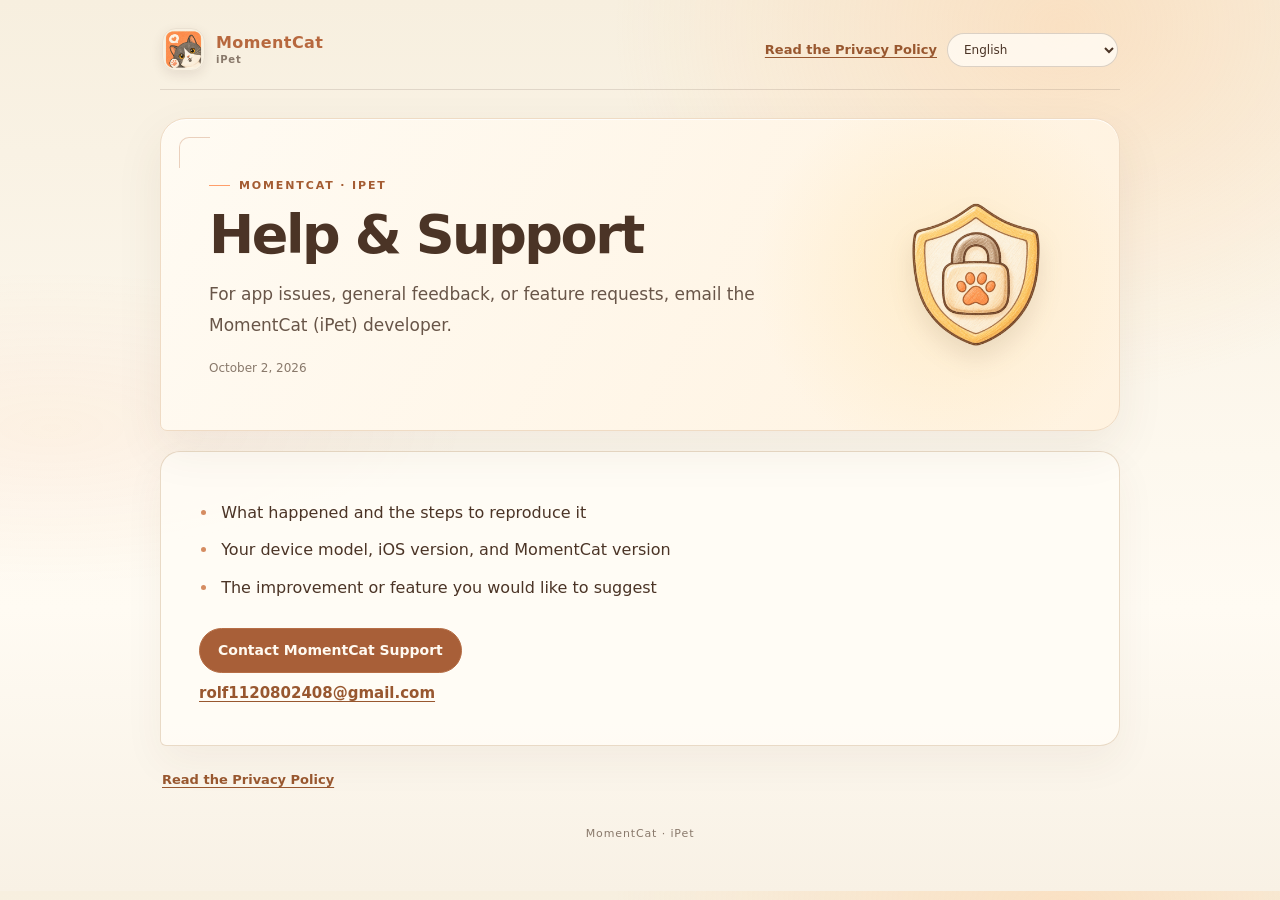
==== support/index.html @ a979628c "Add localized support page" ====
<!doctype html>
<html lang="zh-Hans">
<head>
  <meta charset="utf-8">
  <meta name="viewport" content="width=device-width, initial-scale=1">
  <meta name="description" content="喵刻 iPet 帮助与支持。">
  <meta name="theme-color" content="#f7efdf">
  <title>帮助与支持 · 喵刻 iPet</title>
  <link rel="stylesheet" href="../styles.css">
  <script type="module" src="../site.js"></script>
</head>
<body data-page="support" data-locales-url="../locales.json">
  <main class="page-shell">
    <header class="masthead">
      <a class="brand" href="../" aria-label="MomentCat iPet">
        <img class="brand-mark" src="../assets/momentcat-app-icon.png" alt="">
        <span class="brand-name"><span lang="en">MomentCat</span><small>iPet</small></span>
      </a>
      <div class="page-controls">
        <a id="related-link" class="related-link" href="../">隐私政策</a>
        <label class="sr-only" for="language-picker">Language / 语言</label>
        <select id="language-picker" aria-label="Language / 语言">
          <option value="zh-Hans">简体中文</option>
          <option value="en">English</option>
        </select>
      </div>
    </header>

    <section class="intro-card support-intro-card">
      <div class="intro-copy">
        <p class="eyebrow">MomentCat · iPet</p>
        <h1 id="page-title">帮助与支持</h1>
        <p id="page-intro">如果你遇到应用问题、想提供反馈或提出功能建议，请给喵刻（iPet）开发者发送邮件。</p>
        <time class="updated" id="updated-date" datetime="2026-10-02">2026年10月2日</time>
      </div>
      <img class="hero-art" src="../assets/privacy-shield.png" alt="" aria-hidden="true">
    </section>

    <div id="page-content" class="page-content">
      <section class="content-card support-copy">
        <ul class="support-details">
          <li>遇到的问题及复现步骤</li>
          <li>设备型号、iOS 版本和喵刻版本</li>
          <li>你希望改进的内容或建议</li>
        </ul>
        <div class="support-contact">
          <a class="support-button" href="mailto:rolf1120802408@gmail.com?subject=MomentCat%20iPet%20Support">联系喵刻支持</a>
          <a class="contact-email support-address" href="mailto:rolf1120802408@gmail.com">rolf1120802408@gmail.com</a>
        </div>
      </section>
      <a class="privacy-link" href="../">查看隐私政策</a>
    </div>

    <footer>MomentCat · iPet</footer>
  </main>
</body>
</html>
---- styles.css ----
:root {
  color-scheme: light;
  --paper: #f7efdf;
  --paper-light: #fffbf3;
  --paper-warm: #fff2df;
  --ink: #4b3426;
  --muted: #89796b;
  --line: #e8d8c4;
  --peach: #ff9e6a;
  --caramel: #c98d67;
  font-family: -apple-system, BlinkMacSystemFont, "PingFang SC", "Hiragino Sans GB", "Microsoft YaHei", system-ui, sans-serif;
  font-synthesis: none;
  text-rendering: optimizeLegibility;
  scroll-behavior: smooth;
}

* { box-sizing: border-box; }
body {
  margin: 0;
  color: var(--ink);
  background:
    radial-gradient(ellipse at 83% 3%, rgba(255, 196, 139, .34), transparent 28rem),
    radial-gradient(ellipse at 4% 48%, rgba(255, 158, 106, .08), transparent 26rem),
    linear-gradient(180deg, var(--paper) 0%, var(--paper-light) 38rem, #f8f1e5 100%);
  line-height: 1.78;
}

a { color: #98572f; text-underline-offset: .22em; }
a:hover { color: #6e3d23; }
a:focus-visible, select:focus-visible { outline: 3px solid var(--peach); outline-offset: 4px; border-radius: 5px; }
.page-shell { width: min(100% - 48px, 960px); margin: 0 auto; padding: 24px 0 48px; }
.masthead { display: flex; align-items: center; justify-content: space-between; gap: 18px; padding: 4px 2px 18px; border-bottom: 1px solid rgba(137, 121, 107, .22); }
.brand { display: flex; align-items: center; gap: 11px; min-width: 0; color: var(--ink); text-decoration: none; }
.brand-mark { width: 43px; height: 43px; flex: 0 0 auto; border: 1px solid rgba(75, 52, 38, .08); border-radius: 14px; box-shadow: 0 4px 12px rgba(75, 52, 38, .1); }
.brand-name { font-size: 16px; font-weight: 760; letter-spacing: .025em; line-height: 1.3; }
.brand-name span { color: #b7683e; font-weight: 600; }
.brand-name small { display: block; color: var(--muted); font-size: 10px; font-weight: 550; letter-spacing: .08em; }
.page-controls { display: flex; align-items: center; gap: 10px; }
.related-link { font-size: 13px; font-weight: 650; }
select { max-width: min(48vw, 230px); padding: 8px 30px 8px 12px; border: 1px solid rgba(137, 121, 107, .3); border-radius: 999px; color: var(--ink); background: rgba(255, 251, 243, .85); font: inherit; font-size: 12px; }
.intro-card { position: relative; display: grid; grid-template-columns: minmax(0, 1fr) 190px; align-items: center; gap: 28px; min-height: 245px; margin: 28px 0 20px; padding: clamp(27px, 5vw, 48px); overflow: hidden; border: 1px solid #efdbc4; border-radius: 26px 26px 26px 7px; background: radial-gradient(circle at 82% 50%, rgba(255, 225, 166, .42), transparent 12rem), linear-gradient(122deg, rgba(255, 251, 243, .98), rgba(255, 242, 223, .95)); box-shadow: 0 18px 48px rgba(87, 60, 40, .08), inset 0 1px rgba(255, 255, 255, .8); }
.intro-card::before { position: absolute; top: 18px; left: 18px; width: 30px; height: 30px; border-top: 1px solid rgba(201, 141, 103, .38); border-left: 1px solid rgba(201, 141, 103, .38); border-radius: 10px 0 0; content: ""; }
.intro-copy { position: relative; z-index: 1; }
.eyebrow { display: inline-flex; align-items: center; gap: 9px; margin: 0; color: #a45c32; font-size: 11px; font-weight: 750; letter-spacing: .17em; text-transform: uppercase; }
.eyebrow::before { width: 21px; height: 1px; background: var(--peach); content: ""; }
h1 { max-width: 14em; margin: 9px 0 13px; font-size: clamp(34px, 6vw, 54px); line-height: 1.14; letter-spacing: -.045em; hyphens: auto; overflow-wrap: anywhere; }
.intro-copy > p:not(.eyebrow) { max-width: 670px; margin: 0; color: #685548; font-size: clamp(15px, 2vw, 17px); line-height: 1.8; }
.updated { display: inline-flex; margin-top: 18px; color: var(--muted); font-size: 12px; }
.hero-art { position: relative; z-index: 1; display: block; width: min(100%, 180px); justify-self: center; filter: drop-shadow(0 13px 12px rgba(91, 62, 40, .12)); }
.page-content { display: grid; gap: 15px; }
.content-card { border: 1px solid rgba(232, 216, 196, .95); border-radius: 20px 20px 20px 6px; background: rgba(255, 252, 246, .9); box-shadow: 0 16px 40px rgba(87, 60, 40, .055); }
.privacy-copy { padding: clamp(22px, 4vw, 36px) clamp(22px, 5vw, 44px); }
.privacy-copy p { margin: 0; padding: 16px 0; border-bottom: 1px solid rgba(232, 216, 196, .8); }
.privacy-copy p:first-child { padding-top: 0; }
.privacy-copy p:last-child { padding-bottom: 0; border-bottom: 0; }
.contact-card { display: flex; flex-wrap: wrap; align-items: center; justify-content: space-between; gap: 10px 20px; padding: 17px 20px; border: 1px solid #e7c6a8; border-radius: 15px 15px 15px 5px; background: linear-gradient(115deg, #fff5e8, #fffbf4); }
.contact-label { margin: 0; color: var(--muted); font-size: 12px; }
.contact-email { display: inline-block; margin-top: 3px; font-size: 15px; font-weight: 720; overflow-wrap: anywhere; }
.support-copy { padding: clamp(24px, 4vw, 38px); }
.support-details { margin: 0; padding-inline-start: 1.2em; }
.support-details li { margin: 9px 0; padding-inline-start: 3px; }
.support-details li::marker { color: #d58c61; }
.support-contact { display: grid; justify-items: start; gap: 7px; margin-top: 26px; }
.support-button { display: inline-flex; align-items: center; justify-content: center; min-height: 44px; padding: 9px 18px; border: 1px solid #b66e46; border-radius: 999px; color: #fffaf1; background: #a85f38; font-size: 14px; font-weight: 720; text-decoration: none; }
.support-button:hover { color: #fff; background: #874724; }
.support-address { margin-top: 0; }
.privacy-link { justify-self: start; padding: 7px 2px; font-size: 13px; font-weight: 650; }
footer { padding: 26px 4px 0; color: var(--muted); font-size: 11px; letter-spacing: .08em; text-align: center; }
.sr-only { position: absolute; width: 1px; height: 1px; padding: 0; margin: -1px; overflow: hidden; clip: rect(0, 0, 0, 0); white-space: nowrap; border: 0; }

html[dir="rtl"] .eyebrow::before { order: 1; }
html[dir="rtl"] .privacy-copy, html[dir="rtl"] .support-copy { text-align: right; }
html[dir="rtl"] .support-details { padding-inline-start: 0; padding-inline-end: 1.2em; }

@media (max-width: 640px) {
  .page-shell { width: min(100% - 24px, 560px); padding-top: 13px; }
  .masthead { align-items: flex-start; gap: 8px; padding-bottom: 13px; }
  .brand { gap: 8px; }
  .brand-mark { width: 37px; height: 37px; border-radius: 11px; }
  .brand-name { font-size: 14px; }
  .page-controls { align-items: flex-end; flex-direction: column-reverse; gap: 5px; }
  .related-link { font-size: 11px; }
  select { max-width: 54vw; padding: 6px 25px 6px 9px; font-size: 11px; }
  .intro-card { grid-template-columns: minmax(0, 1fr) 86px; gap: 5px; min-height: 0; margin: 16px 0 14px; padding: 24px 17px 20px; border-radius: 20px 20px 20px 5px; }
  .intro-card::before { top: 10px; left: 10px; width: 22px; height: 22px; }
  .eyebrow { gap: 6px; font-size: 9px; letter-spacing: .13em; }
  .eyebrow::before { width: 14px; }
  h1 { margin: 8px 0; font-size: clamp(30px, 9vw, 39px); }
  .intro-copy > p:not(.eyebrow) { font-size: 13px; line-height: 1.72; }
  .updated { margin-top: 12px; font-size: 10px; }
  .hero-art { width: 86px; }
  .content-card { border-radius: 16px 16px 16px 5px; }
  .privacy-copy { padding: 19px 17px; }
  .privacy-copy p, .support-details li { font-size: 13px; }
  .privacy-copy p { padding: 13px 0; }
  .support-copy { padding: 21px 18px; }
  .contact-card { align-items: flex-start; padding: 14px; }
  .contact-email { font-size: 13px; }
}

@media (prefers-reduced-motion: reduce) {
  :root { scroll-behavior: auto; }
  *, *::before, *::after { transition-duration: .01ms !important; animation-duration: .01ms !important; animation-iteration-count: 1 !important; }
}
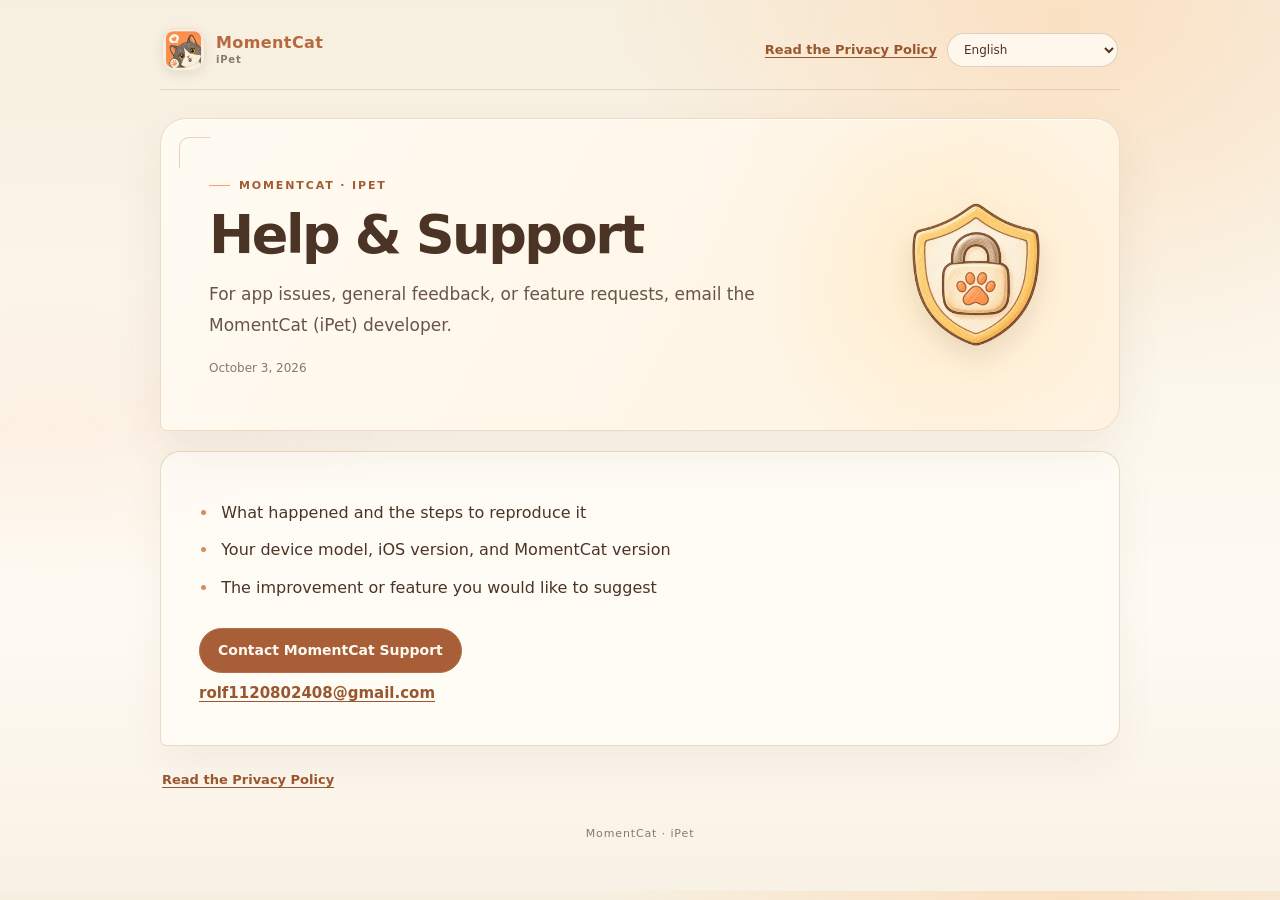
==== commit 7a1aa36a: "Add seven privacy and support locales" ====
--- a/support/index.html
+++ b/support/index.html
@@ -31,7 +31,7 @@
         <p class="eyebrow">MomentCat · iPet</p>
         <h1 id="page-title">帮助与支持</h1>
         <p id="page-intro">如果你遇到应用问题、想提供反馈或提出功能建议，请给喵刻（iPet）开发者发送邮件。</p>
-        <time class="updated" id="updated-date" datetime="2026-10-02">2026年10月2日</time>
+        <time class="updated" id="updated-date" datetime="2026-10-03">2026年10月3日</time>
       </div>
       <img class="hero-art" src="../assets/privacy-shield.png" alt="" aria-hidden="true">
     </section>
